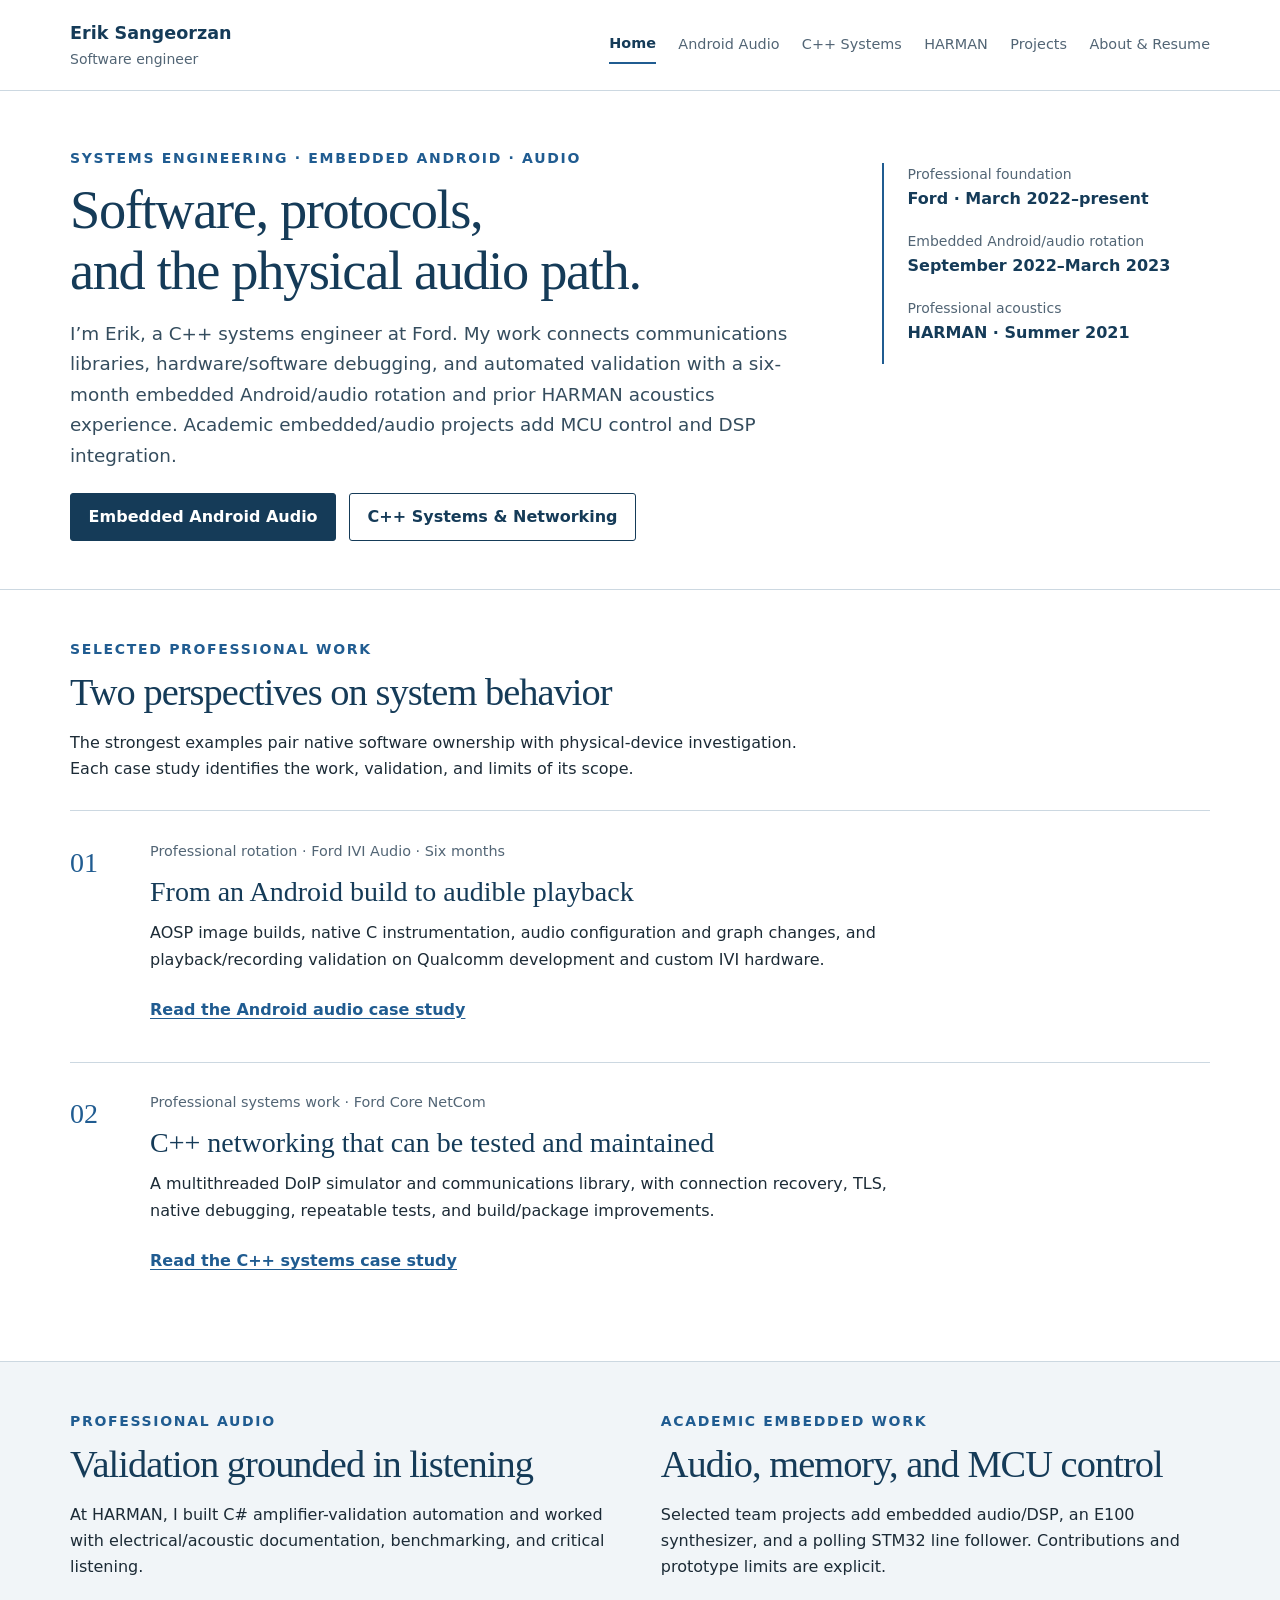
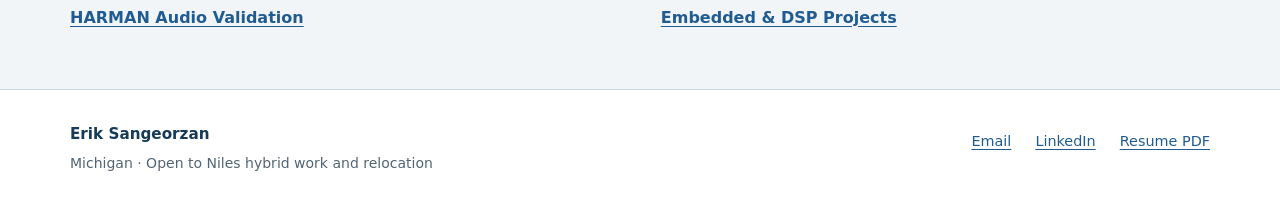
==== public/index.html @ 791e93b9 "Publish reviewed Shure portfolio [skip ci]" ====
<!doctype html>
<html lang="en"><head><meta charset="utf-8"><meta name="viewport" content="width=device-width, initial-scale=1">
<title>C++ systems, embedded Android &amp; audio | Erik Sangeorzan</title>
<meta name="description" content="Erik Sangeorzan: professional C++ systems engineering, a six-month embedded Android audio rotation, HARMAN acoustics, and selected embedded projects.">
<meta name="color-scheme" content="light"><link rel="icon" type="image/svg+xml" href="data:image/svg+xml,%3Csvg%20xmlns%3D%22http%3A//www.w3.org/2000/svg%22%20viewBox%3D%220%200%2032%2032%22%3E%3Crect%20width%3D%2232%22%20height%3D%2232%22%20rx%3D%225%22%20fill%3D%22%23153b58%22/%3E%3Cpath%20d%3D%22M9%208h15v4H13v3h9v4h-9v3h11v4H9z%22%20fill%3D%22white%22/%3E%3C/svg%3E">
<link rel="stylesheet" href="assets/site.css"><script src="assets/site.js" defer></script></head>
<body><a class="skip-link" href="#main">Skip to content</a>
<header class="site-header"><div class="wrap navigation"><a class="brand" href="index.html">Erik Sangeorzan<span>Software engineer</span></a>
<button class="nav-toggle" aria-expanded="false" aria-controls="primary-nav">Menu</button>
<nav id="primary-nav" aria-label="Primary"><ul><li><a href="index.html" aria-current="page">Home</a></li><li><a href="android-audio.html">Android Audio</a></li><li><a href="cpp-systems.html">C++ Systems</a></li><li><a href="harman-validation.html">HARMAN</a></li><li><a href="embedded-dsp.html">Projects</a></li><li><a href="about.html">About & Resume</a></li></ul></nav></div></header>
<main id="main" tabindex="-1">
<section class="hero"><div class="wrap home-hero"><div>
<p class="eyebrow">Systems engineering · Embedded Android · Audio</p>
<h1>Software, protocols,<br>and the physical audio path.</h1>
<p class="lede">I’m Erik, a C++ systems engineer at Ford. My work connects communications libraries, hardware/software debugging, and automated validation with a six-month embedded Android/audio rotation and prior HARMAN acoustics experience. Academic embedded/audio projects add MCU control and DSP integration.</p>
<div class="actions"><a class="button" href="android-audio.html">Embedded Android Audio</a><a class="button secondary" href="cpp-systems.html">C++ Systems & Networking</a></div>
</div><dl class="scope-list"><div><dt>Professional foundation</dt><dd>Ford · March 2022–present</dd></div><div><dt>Embedded Android/audio rotation</dt><dd>September 2022–March 2023</dd></div><div><dt>Professional acoustics</dt><dd>HARMAN · Summer 2021</dd></div></dl></div></section>
<section class="section"><div class="wrap"><div class="section-intro"><p class="eyebrow">Selected professional work</p><h2>Two perspectives on system behavior</h2><p>The strongest examples pair native software ownership with physical-device investigation. Each case study identifies the work, validation, and limits of its scope.</p></div>
<article class="case-row"><div class="case-number" aria-hidden="true">01</div><div><p class="case-meta">Professional rotation · Ford IVI Audio · Six months</p><h3>From an Android build to audible playback</h3><p>AOSP image builds, native C instrumentation, audio configuration and graph changes, and playback/recording validation on Qualcomm development and custom IVI hardware.</p><a class="text-link" href="android-audio.html">Read the Android audio case study</a></div></article>
<article class="case-row"><div class="case-number" aria-hidden="true">02</div><div><p class="case-meta">Professional systems work · Ford Core NetCom</p><h3>C++ networking that can be tested and maintained</h3><p>A multithreaded DoIP simulator and communications library, with connection recovery, TLS, native debugging, repeatable tests, and build/package improvements.</p><a class="text-link" href="cpp-systems.html">Read the C++ systems case study</a></div></article>
</div></section>
<section class="section soft"><div class="wrap two-column"><div><p class="eyebrow">Professional audio</p><h2>Validation grounded in listening</h2><p>At HARMAN, I built C# amplifier-validation automation and worked with electrical/acoustic documentation, benchmarking, and critical listening.</p><a class="text-link" href="harman-validation.html">HARMAN Audio Validation</a></div><div><p class="eyebrow">Academic embedded work</p><h2>Audio, memory, and MCU control</h2><p>Selected team projects add embedded audio/DSP, an E100 synthesizer, and a polling STM32 line follower. Contributions and prototype limits are explicit.</p><a class="text-link" href="embedded-dsp.html">Embedded & DSP Projects</a></div></div></section>
</main>
<footer class="site-footer"><div class="wrap footer-content"><div><strong>Erik Sangeorzan</strong><span>Michigan · Open to Niles hybrid work and relocation</span></div>
<nav aria-label="Contact"><a href="mailto:esangeorzan@gmail.com">Email</a><a href="https://www.linkedin.com/in/ejsang/">LinkedIn</a><a href="documents/Erik_Sangeorzan_Shure_4874_Resume.pdf" download>Resume PDF</a></nav></div></footer></body></html>
---- public/assets/site.css ----
:root{--ink:#1c2b36;--muted:#526575;--navy:#153b58;--blue:#205c91;--line:#ccd8e1;--paper:#fff;--wash:#f1f5f8;--max:1140px}
*{box-sizing:border-box}html{font-size:16px;scroll-padding-top:6rem}body{margin:0;background:var(--paper);color:var(--ink);font-family:system-ui,-apple-system,"Segoe UI",sans-serif;line-height:1.65}a{color:var(--blue);text-underline-offset:.2em}a:hover{color:var(--navy)}a:focus-visible,button:focus-visible{outline:3px solid #205c91;outline-offset:5px;border-radius:2px}.wrap{width:min(var(--max),100% - 3.5rem);margin-inline:auto}.site-header{border-bottom:1px solid var(--line);background:#fff;position:sticky;top:0;z-index:10}.navigation{display:flex;justify-content:space-between;align-items:center;gap:2rem;min-height:90px}.brand{color:var(--navy);font-size:1.1rem;font-weight:750;text-decoration:none;white-space:nowrap}.brand span{display:block;font-size:.875rem;font-weight:400;color:var(--muted);margin-top:.05rem}.navigation nav ul{display:flex;align-items:center;gap:1.4rem;list-style:none;padding:0;margin:0}.navigation nav a{font-size:.9rem;display:block;padding:.4rem 0;color:var(--muted);text-decoration:none;white-space:nowrap}.navigation nav a[aria-current]{color:var(--navy);font-weight:700;border-bottom:2px solid var(--blue)}.nav-toggle{display:none}.skip-link{position:fixed;left:1rem;top:-6rem;z-index:30;background:var(--navy);color:#fff;padding:.6rem 1rem}.skip-link:focus{top:1rem}main:focus{outline:none}
h1,h2{color:var(--navy);font-family:Georgia,"Times New Roman",serif;font-weight:400;line-height:1.12;letter-spacing:-.025em}h1{font-size:clamp(2.25rem,4.25vw,3.7rem);margin:.55rem 0 1.1rem}h2{font-size:clamp(1.8rem,3vw,2.6rem);margin:0 0 1rem}h3{color:var(--navy);font-size:1.15rem;line-height:1.35;margin:0 0 .6rem}p{margin:0 0 1rem}p:last-child{margin-bottom:0}.eyebrow{text-transform:uppercase;letter-spacing:.12em;font-size:.875rem;font-weight:700;color:var(--blue);margin:0 0 .6rem}.lede{font-size:1.15rem;color:#354d5e;max-width:760px}.hero{padding:3.5rem 0 3rem}.home-hero{display:grid;grid-template-columns:minmax(0,2.3fr) minmax(230px,1fr);gap:3.5rem;align-items:start}.home-hero h1{max-width:760px}.scope-list{margin:1rem 0 0;padding-left:1.5rem;border-left:2px solid var(--blue)}.scope-list div{margin-bottom:1.1rem}.scope-list dt{font-size:.875rem;color:var(--muted)}.scope-list dd{margin:0;font-weight:650;color:var(--navy)}.actions{display:flex;gap:.8rem;flex-wrap:wrap;margin-top:1.4rem}.button{display:inline-flex;align-items:center;justify-content:center;min-height:44px;padding:.6rem 1.1rem;background:var(--navy);color:#fff;border:1px solid var(--navy);border-radius:3px;text-decoration:none;font-weight:650}.button:hover{background:#254e6e;color:#fff}.button.secondary{background:#fff;color:var(--navy)}.section{padding:3rem 0;border-top:1px solid var(--line)}.section.soft{background:var(--wash)}.section-intro{max-width:760px;margin-bottom:1.75rem}.two-column{display:grid;grid-template-columns:1fr 1fr;gap:2.6rem}.case-row{display:grid;grid-template-columns:4rem 1fr;gap:1rem;padding:1.8rem 0;border-top:1px solid var(--line)}.case-row:first-child{border-top:0;padding-top:0}.case-number{font-family:Georgia,serif;color:var(--blue);font-size:1.75rem}.case-row h3{font-family:Georgia,serif;font-size:1.75rem;font-weight:400}.case-row p{max-width:770px}.case-meta{font-size:.9rem;color:var(--muted);margin-bottom:.55rem}.text-link{font-weight:650;display:inline-block;min-height:44px;padding:.5rem 0}.page-hero{padding:3rem 0 2.5rem}.page-hero h1{max-width:900px}.facts{display:flex;flex-wrap:wrap;gap:1rem 2rem;margin-top:1.5rem;font-size:.9rem;color:var(--muted)}.facts strong{color:var(--navy);display:block;font-size:1rem}.section-layout{display:grid;grid-template-columns:240px minmax(0,1fr);gap:3rem}.section-label h2{font-size:1.8rem}.section-label p{font-size:.9rem;color:var(--muted)}.section-body{min-width:0;max-width:790px}.section-body>p{max-width:72ch}.clean-list{padding-left:1.2rem;margin:.5rem 0}.clean-list li{margin-bottom:.6rem}.reading-links{display:flex;gap:1.4rem;flex-wrap:wrap}.reading-links a{font-size:.9rem;min-height:44px;display:inline-flex;align-items:center}.note{background:var(--wash);border-left:3px solid var(--blue);padding:1.1rem 1.3rem;margin-top:1.5rem}.note h3{font-size:1rem}.note p{font-size:.95rem}.flow-figure{margin:1.5rem 0}.flow{display:grid;grid-template-columns:repeat(var(--nodes,3),minmax(0,1fr));gap:1.6rem;list-style:none;margin:0;padding:0}.flow li{position:relative;background:#fff;border:1px solid var(--line);border-top:3px solid var(--blue);padding:1rem .9rem;min-width:0}.flow li:not(:last-child):after{content:"→";position:absolute;right:-1.3rem;top:50%;transform:translateY(-50%);font-size:1.2rem;color:var(--blue)}.flow strong{display:block;font-size:.95rem;color:var(--navy);line-height:1.35}.flow span{font-size:.875rem;color:var(--muted);display:block;margin-top:.4rem}.flow-figure figcaption{font-size:.875rem;color:var(--muted);margin-top:.7rem;max-width:75ch}.steps{list-style:none;padding:0;margin:0;counter-reset:step}.steps li{counter-increment:step;position:relative;padding:0 0 1.5rem 3rem;margin-left:1rem;border-left:1px solid var(--line)}.steps li:last-child{border-left-color:transparent;padding-bottom:0}.steps li:before{content:counter(step,decimal-leading-zero);position:absolute;left:-1rem;top:-.1rem;background:white;color:var(--blue);font-size:.9rem;font-weight:750;padding:.1rem .3rem}.steps h3{font-size:1.05rem}.results{display:grid;grid-template-columns:repeat(2,minmax(0,1fr));gap:1.5rem}.result{border-top:2px solid var(--blue);padding-top:.9rem}.result strong{display:block;color:var(--navy);font-size:1.7rem;line-height:1.2;margin-bottom:.4rem}.result p{font-size:.9rem;color:var(--muted)}.story{padding:2rem 0;border-bottom:1px solid var(--line)}.story:first-child{padding-top:0}.story:last-child{border-bottom:0;padding-bottom:0}.story h3{font-size:1.4rem;margin-bottom:1rem}.engineering-story{margin:0;display:grid;grid-template-columns:7rem 1fr;gap:.7rem 1.4rem}.engineering-story dt{font-size:.875rem;font-weight:700;color:var(--blue)}.engineering-story dd{margin:0}.project{padding:2.5rem 0;border-top:1px solid var(--line)}.project:first-child{padding-top:0;border-top:0}.project h2{font-size:2rem}.project-details{display:grid;grid-template-columns:minmax(220px,1fr) minmax(0,2fr);gap:3rem}.project-context{font-size:.9rem;color:var(--muted)}.project-context dt{font-weight:700;color:var(--navy);margin-top:.75rem}.project-context dd{margin:0}.project-context div:first-child dt{margin-top:0}.project-copy h3{font-size:1rem;margin-top:1.2rem}.project-copy h3:first-child{margin-top:0}.resume-panel{padding:1.4rem;border:1px solid var(--line);background:var(--wash)}.resume-panel h3{margin-bottom:.5rem}.resume-panel .button{margin-top:1rem}.service-item{margin-bottom:1.5rem}.service-item:last-child{margin-bottom:0}.service-item strong{display:block;color:var(--navy);margin-bottom:.3rem}.site-footer{border-top:1px solid var(--line);padding:2rem 0 2.5rem}.footer-content{display:flex;align-items:start;justify-content:space-between;gap:2rem}.footer-content strong{font-size:.95rem;color:var(--navy);display:block}.footer-content span{display:block;font-size:.875rem;color:var(--muted);margin-top:.3rem}.footer-content nav{display:flex;flex-wrap:wrap;gap:1.5rem}.footer-content nav a{font-size:.9rem;min-height:44px;display:inline-block;padding:.5rem 0}.contact-list{padding:0;list-style:none}.contact-list li{margin-bottom:.5rem;overflow-wrap:anywhere}
@media(max-width:1020px){.navigation{gap:1rem}.navigation nav ul{gap:.9rem}.brand{font-size:1rem}.navigation nav a{font-size:.875rem}.home-hero{gap:2rem}.section-layout{grid-template-columns:190px 1fr;gap:2rem}}
@media(max-width:1020px){.wrap{width:calc(100% - 2.25rem)}.navigation{min-height:78px;flex-wrap:wrap;position:relative;padding:.8rem 0}.navigation nav{width:100%}.navigation nav ul{flex-wrap:wrap;gap:.5rem 1.5rem}.js .nav-toggle{display:block;border:1px solid var(--line);padding:.45rem .85rem;min-height:44px;background:white;font:inherit;font-size:.9rem;color:var(--navy);border-radius:3px}.js .navigation nav{display:none}.js .navigation nav.is-open{display:block}.js .navigation nav ul{display:grid;grid-template-columns:1fr 1fr;margin-top:.5rem}.navigation nav a{min-height:44px;display:inline-flex;align-items:center}.home-hero{grid-template-columns:1fr}.scope-list{display:grid;grid-template-columns:1fr 1fr;gap:1rem;margin-top:0}.scope-list div{margin:0}.hero,.page-hero{padding:2.25rem 0}.two-column,.section-layout,.project-details{grid-template-columns:1fr;gap:1.4rem}.section{padding:2.3rem 0}.section-label p{max-width:65ch}.flow{grid-template-columns:1fr}.flow li:not(:last-child):after{content:"↓";right:auto;top:auto;bottom:-1.55rem;left:50%;transform:translateX(-50%)}.footer-content{flex-direction:column;gap:1rem}.facts{gap:1rem 1.5rem}.project-context{display:grid;grid-template-columns:1fr 1fr;gap:.5rem 1rem}.project-context dt{margin-top:0}.project{padding:2rem 0}}
@media(max-width:480px){.scope-list{grid-template-columns:1fr}.engineering-story{grid-template-columns:1fr;gap:.2rem}.engineering-story dd{margin-bottom:.8rem}.case-row{grid-template-columns:2rem 1fr;gap:.75rem}.case-number{font-size:1.35rem}.case-row h3{font-size:1.55rem}.results{gap:1rem}.result strong{font-size:1.4rem}.project-context{grid-template-columns:1fr}.project-context div{margin-bottom:.3rem}.lede{font-size:1.08rem}}
@media(prefers-reduced-motion:reduce){html{scroll-behavior:auto}}
@media print{.site-header,.site-footer,.actions,.reading-links{display:none}.section,.page-hero,.hero{padding:1rem 0}.wrap{width:100%}.section-layout{display:block}.flow li{break-inside:avoid}.note,.story,.project{break-inside:avoid}h1{font-size:2.3rem}h2{font-size:1.8rem}}
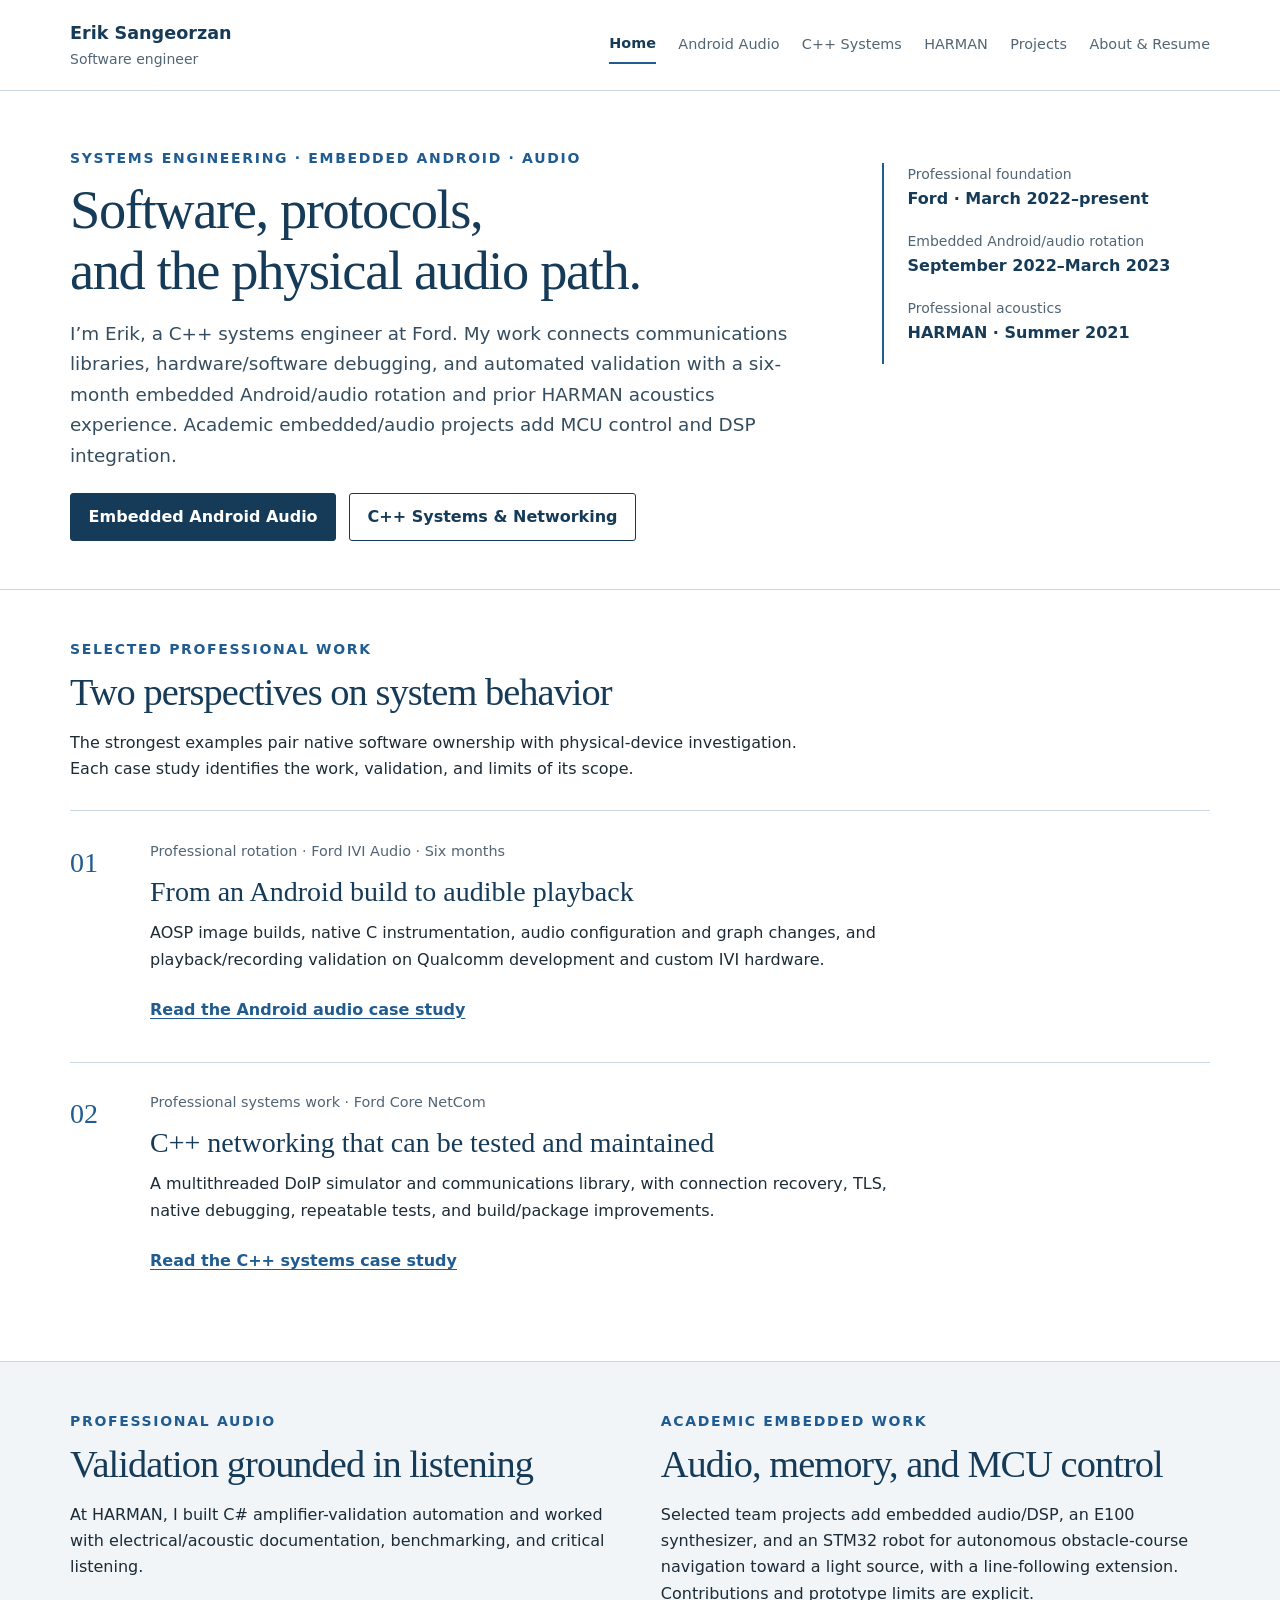
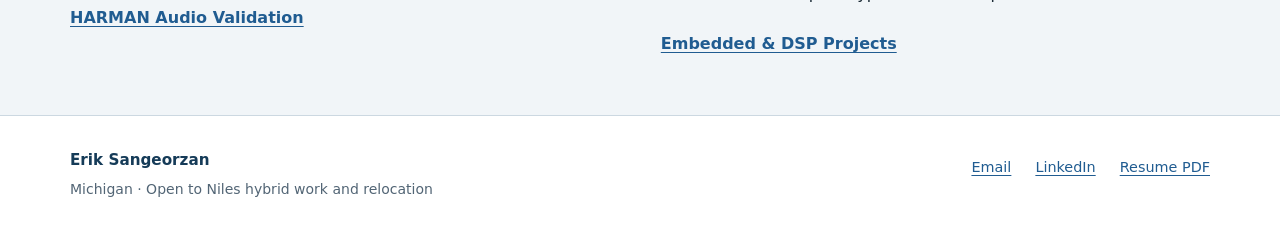
==== commit 70cb8dad: "Update community leadership, robot navigation and coverage" ====
--- a/public/index.html
+++ b/public/index.html
@@ -19,7 +19,7 @@
 <article class="case-row"><div class="case-number" aria-hidden="true">01</div><div><p class="case-meta">Professional rotation · Ford IVI Audio · Six months</p><h3>From an Android build to audible playback</h3><p>AOSP image builds, native C instrumentation, audio configuration and graph changes, and playback/recording validation on Qualcomm development and custom IVI hardware.</p><a class="text-link" href="android-audio.html">Read the Android audio case study</a></div></article>
 <article class="case-row"><div class="case-number" aria-hidden="true">02</div><div><p class="case-meta">Professional systems work · Ford Core NetCom</p><h3>C++ networking that can be tested and maintained</h3><p>A multithreaded DoIP simulator and communications library, with connection recovery, TLS, native debugging, repeatable tests, and build/package improvements.</p><a class="text-link" href="cpp-systems.html">Read the C++ systems case study</a></div></article>
 </div></section>
-<section class="section soft"><div class="wrap two-column"><div><p class="eyebrow">Professional audio</p><h2>Validation grounded in listening</h2><p>At HARMAN, I built C# amplifier-validation automation and worked with electrical/acoustic documentation, benchmarking, and critical listening.</p><a class="text-link" href="harman-validation.html">HARMAN Audio Validation</a></div><div><p class="eyebrow">Academic embedded work</p><h2>Audio, memory, and MCU control</h2><p>Selected team projects add embedded audio/DSP, an E100 synthesizer, and a polling STM32 line follower. Contributions and prototype limits are explicit.</p><a class="text-link" href="embedded-dsp.html">Embedded & DSP Projects</a></div></div></section>
+<section class="section soft"><div class="wrap two-column"><div><p class="eyebrow">Professional audio</p><h2>Validation grounded in listening</h2><p>At HARMAN, I built C# amplifier-validation automation and worked with electrical/acoustic documentation, benchmarking, and critical listening.</p><a class="text-link" href="harman-validation.html">HARMAN Audio Validation</a></div><div><p class="eyebrow">Academic embedded work</p><h2>Audio, memory, and MCU control</h2><p>Selected team projects add embedded audio/DSP, an E100 synthesizer, and an STM32 robot for autonomous obstacle-course navigation toward a light source, with a line-following extension. Contributions and prototype limits are explicit.</p><a class="text-link" href="embedded-dsp.html">Embedded & DSP Projects</a></div></div></section>
 </main>
 <footer class="site-footer"><div class="wrap footer-content"><div><strong>Erik Sangeorzan</strong><span>Michigan · Open to Niles hybrid work and relocation</span></div>
 <nav aria-label="Contact"><a href="mailto:esangeorzan@gmail.com">Email</a><a href="https://www.linkedin.com/in/ejsang/">LinkedIn</a><a href="documents/Erik_Sangeorzan_Shure_4874_Resume.pdf" download>Resume PDF</a></nav></div></footer></body></html>
